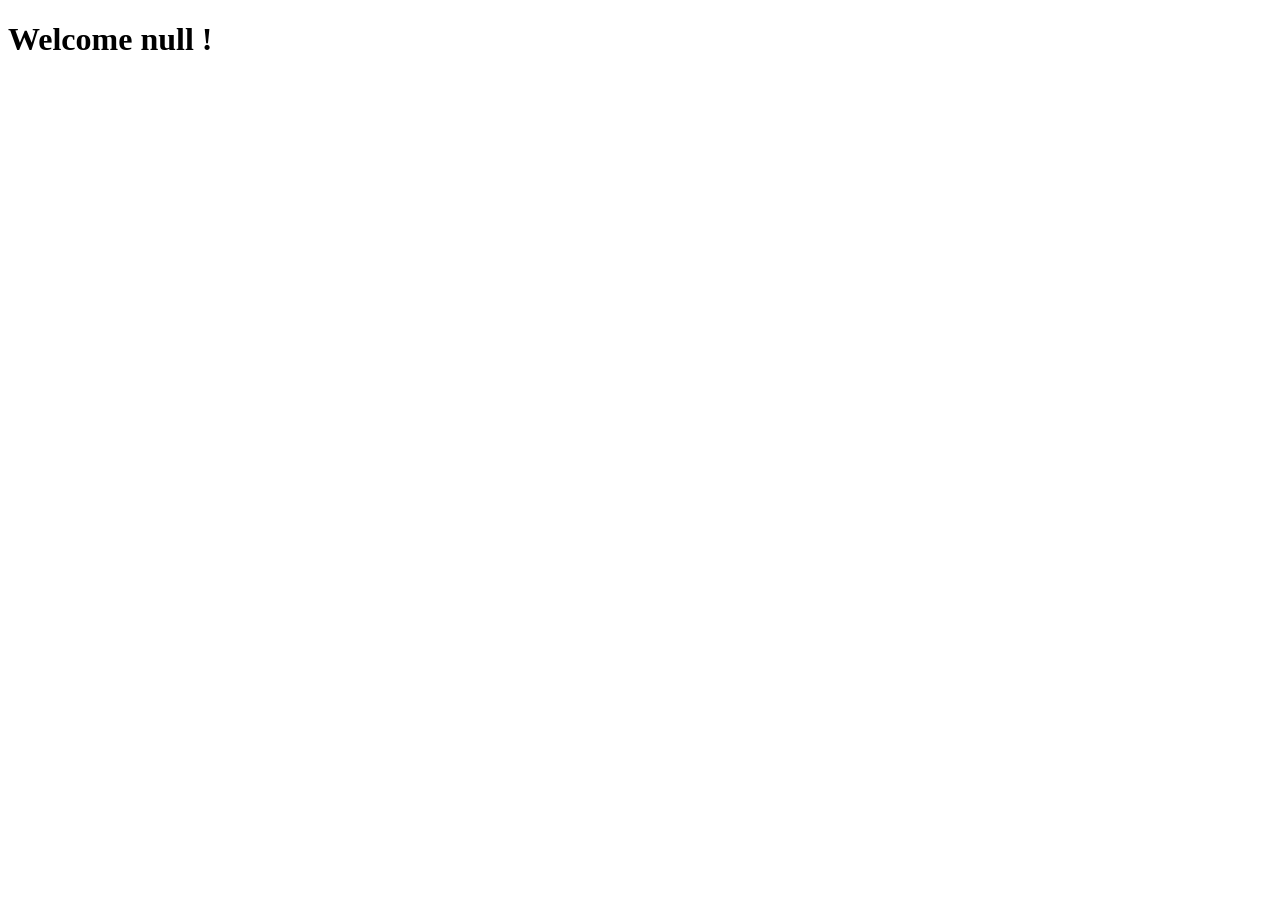
==== page2.html @ df52f645 "Add files via upload" ====
<!DOCTYPE html>
<html lang="en">
<head>
    <meta charset="UTF-8">
    <meta name="viewport" content="width=device-width, initial-scale=1.0">
    <title>Document</title>
</head>
<body>
    <h1 id="heading1"></h1>


    <script src="page2.js"></script>
</body>
</html>
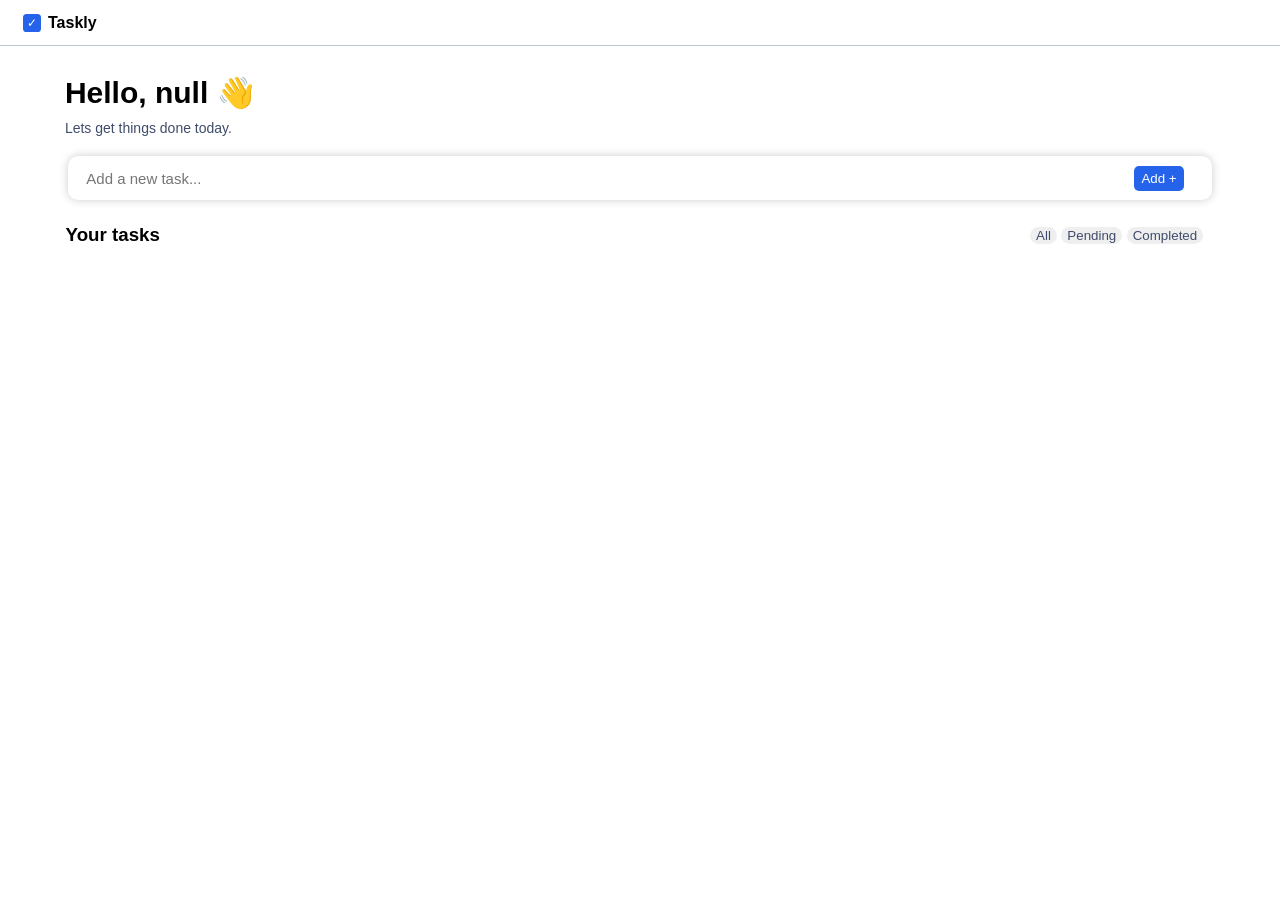
==== commit d7f10770: "Add files via upload" ====
--- a/page2.html
+++ b/page2.html
@@ -1,14 +1,56 @@
 <!DOCTYPE html>
 <html lang="en">
-<head>
-    <meta charset="UTF-8">
+<head> 
+    <meta charset="UTF-8">  
     <meta name="viewport" content="width=device-width, initial-scale=1.0">
-    <title>Document</title>
-</head>
+    <title>Taskly To-Do List</title>
+    <link rel="stylesheet" href="page2.css">
+    <link href="https://fonts.googleapis.com/icon?family=Material+Icons" rel="stylesheet">
+
+</head> 
 <body>
-    <h1 id="heading1"></h1>
+    <div id="navbar">
+            <div id="logo">
+            ✓
+            </div>
+ 
+            <h1 id="Taskly">Taskly</h1>
+    </div>
+  
+    <h2 id="welcome" class="allEl"></h2>
 
+    <p class="allEl" id="line1">Lets get things done today.</p>
 
+    <div id="addTasks">
+        <input type="text" placeholder="Add a new task..." class="allEl" id="addTaskBar">
+        <button id="addTaskBtn">
+            Add +
+        </button>
+    </div>
+    
+    <div id="yourTaskDiv">   
+        <h3 class="allEl">Your tasks</h3>
+        
+        <div id="filterBtnDiv">
+            <button class="taskFilterBtn" id="allBtn">All</button>
+            <button class="taskFilterBtn">Pending</button> 
+            <button class="taskFilterBtn">Completed</button>
+        </div>  
+         
+    </div> 
+    <div id="tasksDiv">   
+        <!-- <div id="task">
+            <label for="Workout" id="taskLabel">
+                <input type="checkbox" value="Workout" name=task id="taskCheckbox">
+                     Workout
+            </label>
+            <button id="deleteBtn">
+                <i class="material-icons" style="font: size 15px;color:red">delete</i>
+            </button>
+            
+        </div> -->
+    </div>
+    
     <script src="page2.js"></script>
 </body>
 </html>
--- a/page2.css
+++ b/page2.css
@@ -0,0 +1,182 @@
+* {
+    font-family: 'Poppins', sans-serif;
+}
+
+/* body{
+    display: flex; 
+    justify-content: center;
+}  */
+
+/* #page2{
+    background-color: pink;
+    height: 100vh;
+    width: 400px;
+    position: absolute;
+    top: 0%; 
+} */
+
+.allEl{
+    margin-left: 4.5%;
+    /* position: absolute;
+    left: 15px;*/
+} 
+
+#navbar{
+    height: 45px;
+    background-color: white;
+    border-bottom: 1px solid rgb(185, 197, 207);
+    position: fixed;
+    top: 0%;
+    left: 0%;
+    width: 100vw;
+    display: flex;
+    align-items: center;
+}
+
+#logo{
+    background-color: #2563EB;
+    display: flex;
+    color: white;
+    height: 18px;
+    width: 18px;
+    justify-content: center;
+    align-items: center;
+    font-size: 12px;
+    border-radius: 20%;
+    position: absolute;
+    left: 23px;
+}
+
+#Taskly{
+    font-size: 16px;
+    margin: 0%;
+    width: auto;
+    position: absolute;
+    left: 48px;
+}
+
+#welcome{
+    margin-top: 75px;
+    font-size: 30px;
+    margin-bottom: 0%;
+    padding: 0%;
+    /* margin-left: 14px; */
+}
+ 
+#line1{
+    margin-top: 10px;
+    font-size: 14px;
+    font-weight: 400;
+    color: #3f4c6a;
+}
+
+#addTasks{
+    display: flex;
+    justify-content: center;
+    align-items: center;
+    margin-top: 20px;
+}
+
+#addTaskBar{
+    height: 18px;
+    width: 88%;
+    font-size: 15px;
+    margin: 0%;
+    padding: 13px;
+    padding-left: 18px;
+    border-radius: 10px;
+    border-width: 0px;
+    box-shadow: 0 0 10px rgba(0,0,0,0.2);
+} 
+
+#addTaskBtn{
+    position: absolute;
+    right: 7.5%;
+    border-radius: 5px;
+    border-width: 0px;
+    background-color: #2563EB;
+    color: white;
+    height: 25px;
+    width: 50px;
+    display: flex;
+    justify-content: center;
+    align-items: center;
+    cursor: pointer;
+}
+
+#addTaskBtn:active{
+    background-color: #224899;
+    transform: scale(0.99);
+}
+
+#yourTaskDiv{
+    height: 40px;
+    width: 100vw;
+    display: flex; 
+    align-items: center;
+    margin-top: 15px;
+    /* margin-left: 0%;
+    margin-right: 0%; */
+}
+
+#filterBtnDiv{
+    position: absolute;
+    right: 6%;
+}
+
+.taskFilterBtn{
+    border-radius: 10px;
+    border-width: 0px;
+    color: #3f4c6a;
+    cursor: pointer;
+}
+
+#tasksDiv{
+    display: flex;
+    flex-direction: column;
+    align-items: center;
+    gap: 1px;
+}
+
+#task{
+    background-color: white;
+    height: 18px;
+    width: 88%;
+    margin: 10px;
+    padding: 13px;
+    border-radius: 10px;
+    border-width: 0px;
+    box-shadow: 0 0 10px rgba(0,0,0,0.2);
+    display: flex;
+    align-items: center;
+} 
+
+#taskCheckbox{
+    display: flex;
+    align-items: center;
+    position: relative;
+    /* right: 10px; */
+    cursor: pointer;
+}
+ 
+#taskLabel{
+    display: flex;
+    align-items: center;
+    font-size: 16px;
+    font-weight: 500;
+    position: relative;
+    left: 5px;
+}
+
+#deleteBtn{  
+    display: flex;
+    align-items: center;
+    position: absolute;
+    right: 7.5%;
+    padding: 5px;
+    border-radius: 10px;
+    border-width: 0px;
+    background-color: white;
+    cursor: pointer;
+}
+
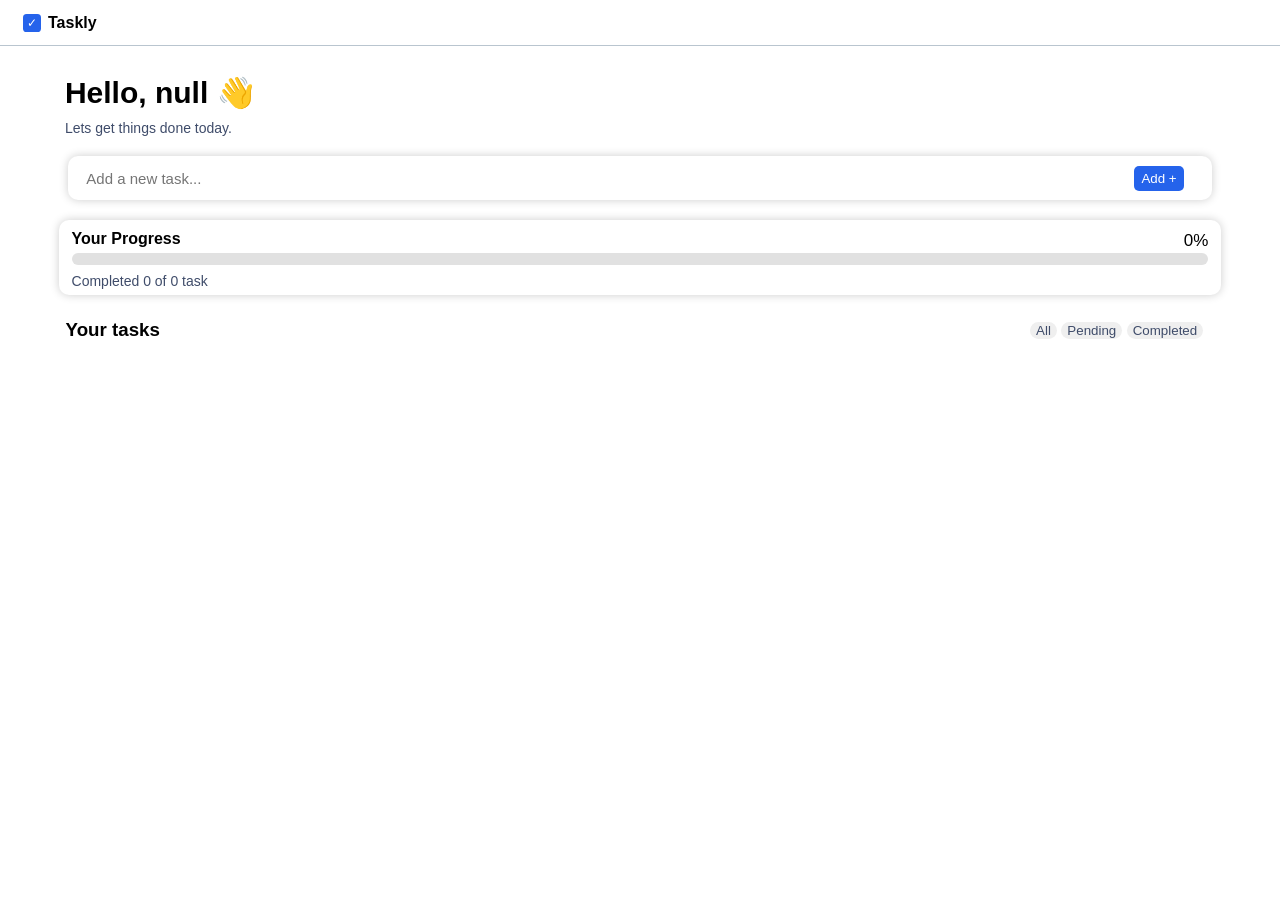
==== commit e6684f47: "Add files via upload" ====
--- a/page2.html
+++ b/page2.html
@@ -1,16 +1,16 @@
 <!DOCTYPE html>
 <html lang="en">
 <head> 
-    <meta charset="UTF-8">  
-    <meta name="viewport" content="width=device-width, initial-scale=1.0">
+    <meta charset="UTF-8">    
+    <meta name="viewport" content="width=device-width,  initial-scale=1.0">
     <title>Taskly To-Do List</title>
     <link rel="stylesheet" href="page2.css">
     <link href="https://fonts.googleapis.com/icon?family=Material+Icons" rel="stylesheet">
-
-</head> 
-<body>
+  
+</head>  
+<body> 
     <div id="navbar">
-            <div id="logo">
+            <div id="logo">  
             ✓
             </div>
  
@@ -26,7 +26,26 @@
         <button id="addTaskBtn">
             Add +
         </button>
-    </div>
+    </div> 
+    
+    <div id="progressStatusParentDiv">
+        <div id="progressStatusChildDiv">
+            <div id="persentageDiv">
+                <h3 id="yourProgress">Your Progress</h3>
+                <p id="persentage"></p>
+            </div> 
+           
+            <div id="progressDivBgDiv">
+                <div id="progressDiv">
+                    <div id="progressLine">
+
+                    </div>
+                </div>
+            </div>
+            
+            <p id="completedTaskLine"></p>
+        </div>
+    </div> 
     
     <div id="yourTaskDiv">   
         <h3 class="allEl">Your tasks</h3>
@@ -37,7 +56,7 @@
             <button class="taskFilterBtn">Completed</button>
         </div>  
          
-    </div> 
+    </div>  
     <div id="tasksDiv">   
         <!-- <div id="task">
             <label for="Workout" id="taskLabel">
@@ -48,7 +67,7 @@
                 <i class="material-icons" style="font: size 15px;color:red">delete</i>
             </button>
             
-        </div> -->
+        </div> --> 
     </div>
     
     <script src="page2.js"></script>
--- a/page2.css
+++ b/page2.css
@@ -1,25 +1,12 @@
 * {
     font-family: 'Poppins', sans-serif;
 }
-
-/* body{
-    display: flex; 
-    justify-content: center;
-}  */
-
-/* #page2{
-    background-color: pink;
-    height: 100vh;
-    width: 400px;
-    position: absolute;
-    top: 0%; 
-} */
 
 .allEl{
     margin-left: 4.5%;
     /* position: absolute;
     left: 15px;*/
-} 
+}  
 
 #navbar{
     height: 45px;
@@ -60,7 +47,6 @@
     font-size: 30px;
     margin-bottom: 0%;
     padding: 0%;
-    /* margin-left: 14px; */
 }
  
 #line1{
@@ -109,6 +95,81 @@
     transform: scale(0.99);
 }
 
+#progressStatusParentDiv{
+    display: flex;
+    justify-content: center;
+    align-items: center;
+    margin-top: 20px;
+}
+
+#progressStatusChildDiv{
+    background-color: white;
+    height: 75px;
+    width: 92%;
+    margin: 0%;
+    border-radius: 10px;
+    border-width: 0px;
+    box-shadow: 0 0 10px rgba(0,0,0,0.2);
+}
+
+#persentageDiv{
+    margin: 0%;
+    height: 17px;
+    padding-right: 13px;
+    padding-left: 13px;
+}
+ 
+#yourProgress{
+    font-size: 16px;
+    margin: 0%;
+    position: relative;
+    top: 10px;
+}
+
+#persentage{
+    font-size: 17px;
+    margin: 0%;
+    text-align: right;
+    font-weight: 500;
+    position: relative;
+    bottom: 7px;;
+}
+
+#progressDivBgDiv{
+    display: flex;
+    justify-content: center;
+    padding-left: 13px;
+    padding-right: 13px;
+}
+
+#progressDiv{
+    height: 12px;
+    margin: 0%;
+    width: 100%;
+    position: relative;
+    top: 16px;
+    border-radius: 6px;
+    background-color: #e1e1e1;
+}
+
+#progressLine{
+    height: 12px;
+    /* width: 0%; */
+    background-color: #2563EB;
+    margin: 0%;
+    border-radius: 6px;
+}
+
+#completedTaskLine{
+    font-size: 14px;
+    font-weight: 500;
+    color: #3f4c6a;
+    padding-left: 13px;
+    position: relative;
+    top: 10px;
+   
+}
+
 #yourTaskDiv{
     height: 40px;
     width: 100vw;
@@ -155,7 +216,6 @@
     display: flex;
     align-items: center;
     position: relative;
-    /* right: 10px; */
     cursor: pointer;
 }
  
@@ -166,8 +226,8 @@
     font-weight: 500;
     position: relative;
     left: 5px;
-}
-
+} 
+ 
 #deleteBtn{  
     display: flex;
     align-items: center;
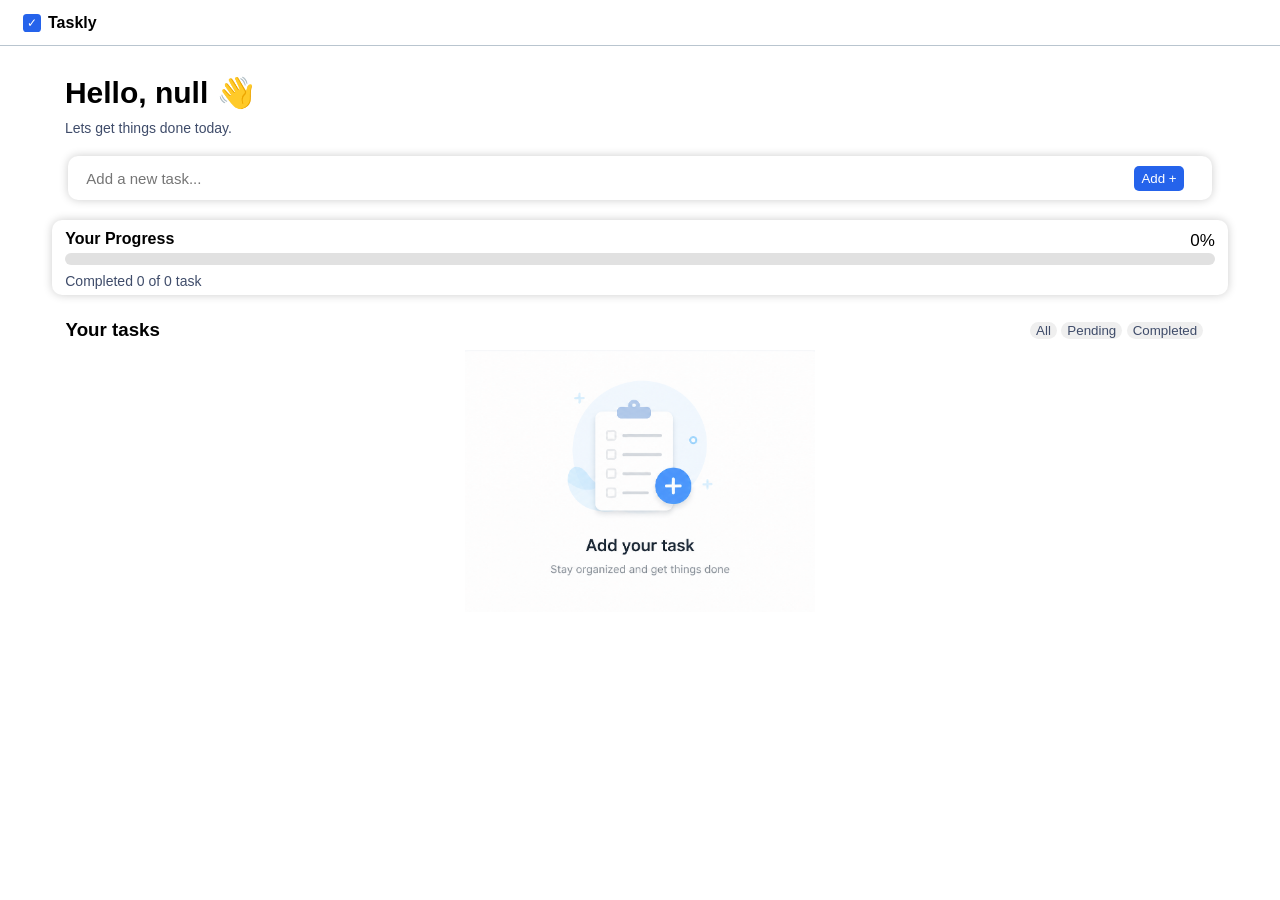
==== commit 2ac14a66: "Add files via upload" ====
--- a/page2.html
+++ b/page2.html
@@ -1,12 +1,17 @@
+<!-- page2.html -->
 <!DOCTYPE html>
-<html lang="en">
-<head> 
-    <meta charset="UTF-8">    
-    <meta name="viewport" content="width=device-width,  initial-scale=1.0">
+<html lang="en"> 
+<head>
+    <meta charset="UTF-8">
+    <meta name="viewport" content="width=device-width, initial-scale=1.0">
     <title>Taskly To-Do List</title>
+
     <link rel="stylesheet" href="page2.css">
+    <link rel="manifest" href="manifest.json">
+    <meta name="theme-color" content="#4f46e5">
+    <link rel="icon" href="icon-192.png">
+
     <link href="https://fonts.googleapis.com/icon?family=Material+Icons" rel="stylesheet">
-  
 </head>  
 <body> 
     <div id="navbar">
@@ -55,7 +60,7 @@
             <button class="taskFilterBtn">Pending</button> 
             <button class="taskFilterBtn">Completed</button>
         </div>  
-         
+           
     </div>  
     <div id="tasksDiv">   
         <!-- <div id="task">
--- a/page2.css
+++ b/page2.css
@@ -1,3 +1,4 @@
+/* page2.css */
 * {
     font-family: 'Poppins', sans-serif;
 }
@@ -74,7 +75,7 @@
     border-width: 0px;
     box-shadow: 0 0 10px rgba(0,0,0,0.2);
 } 
-
+ 
 #addTaskBtn{
     position: absolute;
     right: 7.5%;
@@ -89,7 +90,7 @@
     align-items: center;
     cursor: pointer;
 }
-
+ 
 #addTaskBtn:active{
     background-color: #224899;
     transform: scale(0.99);
@@ -105,7 +106,7 @@
 #progressStatusChildDiv{
     background-color: white;
     height: 75px;
-    width: 92%;
+    width: 93%;
     margin: 0%;
     border-radius: 10px;
     border-width: 0px;
@@ -154,10 +155,11 @@
 
 #progressLine{
     height: 12px;
-    /* width: 0%; */
+    width: 0%;
     background-color: #2563EB;
     margin: 0%;
     border-radius: 6px;
+    transition: width 1s ease;
 }
 
 #completedTaskLine{
@@ -240,3 +242,8 @@
     cursor: pointer;
 }
 
+#taskImage{
+    width: 350px;
+
+}
+
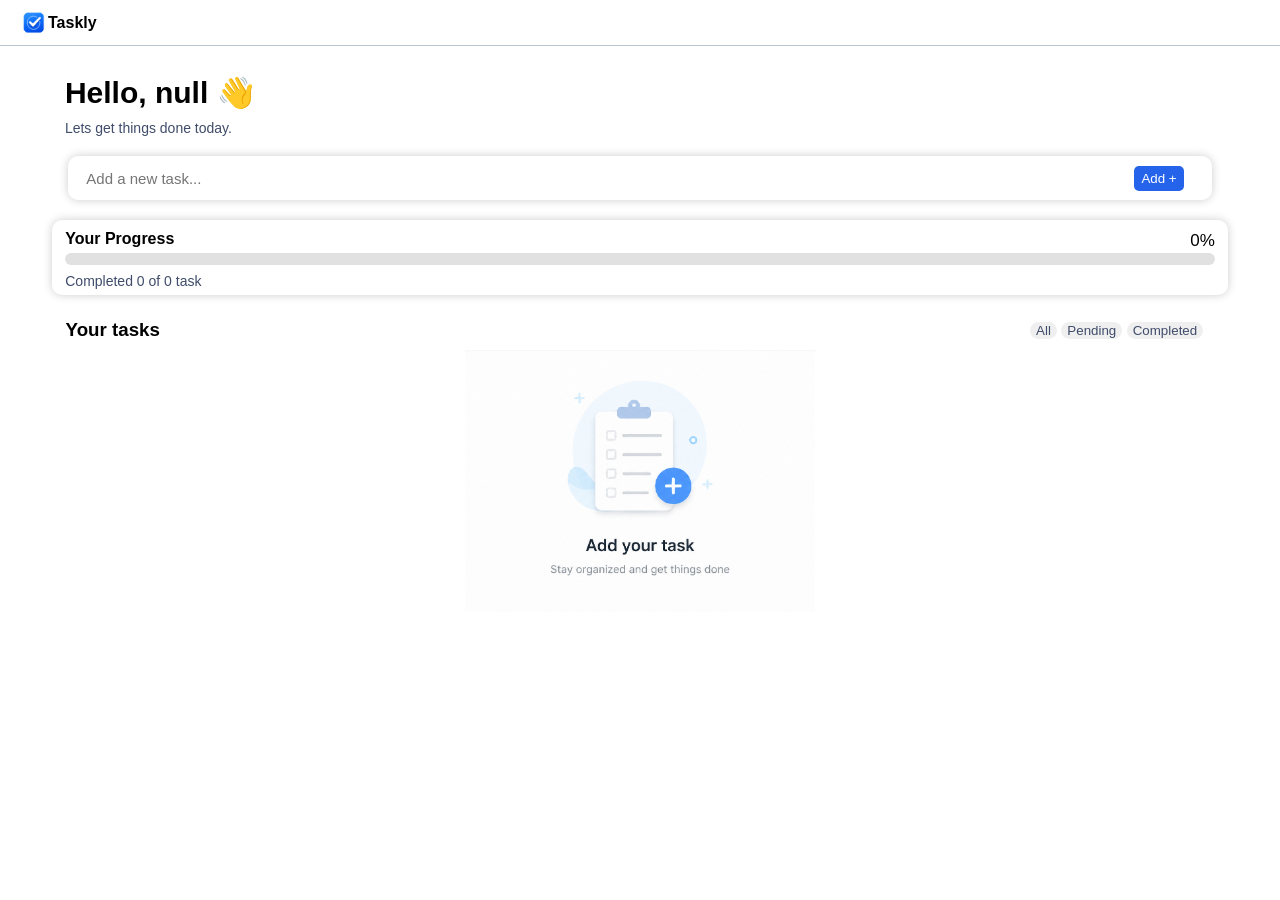
==== commit 858802a2: "Add files via upload" ====
--- a/page2.html
+++ b/page2.html
@@ -1,6 +1,6 @@
 <!-- page2.html -->
 <!DOCTYPE html>
-<html lang="en"> 
+<html lang="en">  
 <head>
     <meta charset="UTF-8">
     <meta name="viewport" content="width=device-width, initial-scale=1.0">
@@ -15,9 +15,7 @@
 </head>  
 <body> 
     <div id="navbar">
-            <div id="logo">  
-            ✓
-            </div>
+            <img src="logo.png" alt="" id="logo">
  
             <h1 id="Taskly">Taskly</h1>
     </div>
--- a/page2.css
+++ b/page2.css
@@ -22,17 +22,8 @@
 }
 
 #logo{
-    background-color: #2563EB;
-    display: flex;
-    color: white;
-    height: 18px;
-    width: 18px;
-    justify-content: center;
-    align-items: center;
-    font-size: 12px;
-    border-radius: 20%;
-    position: absolute;
-    left: 23px;
+    width: 23px;
+    margin-left: 22px;
 }
 
 #Taskly{
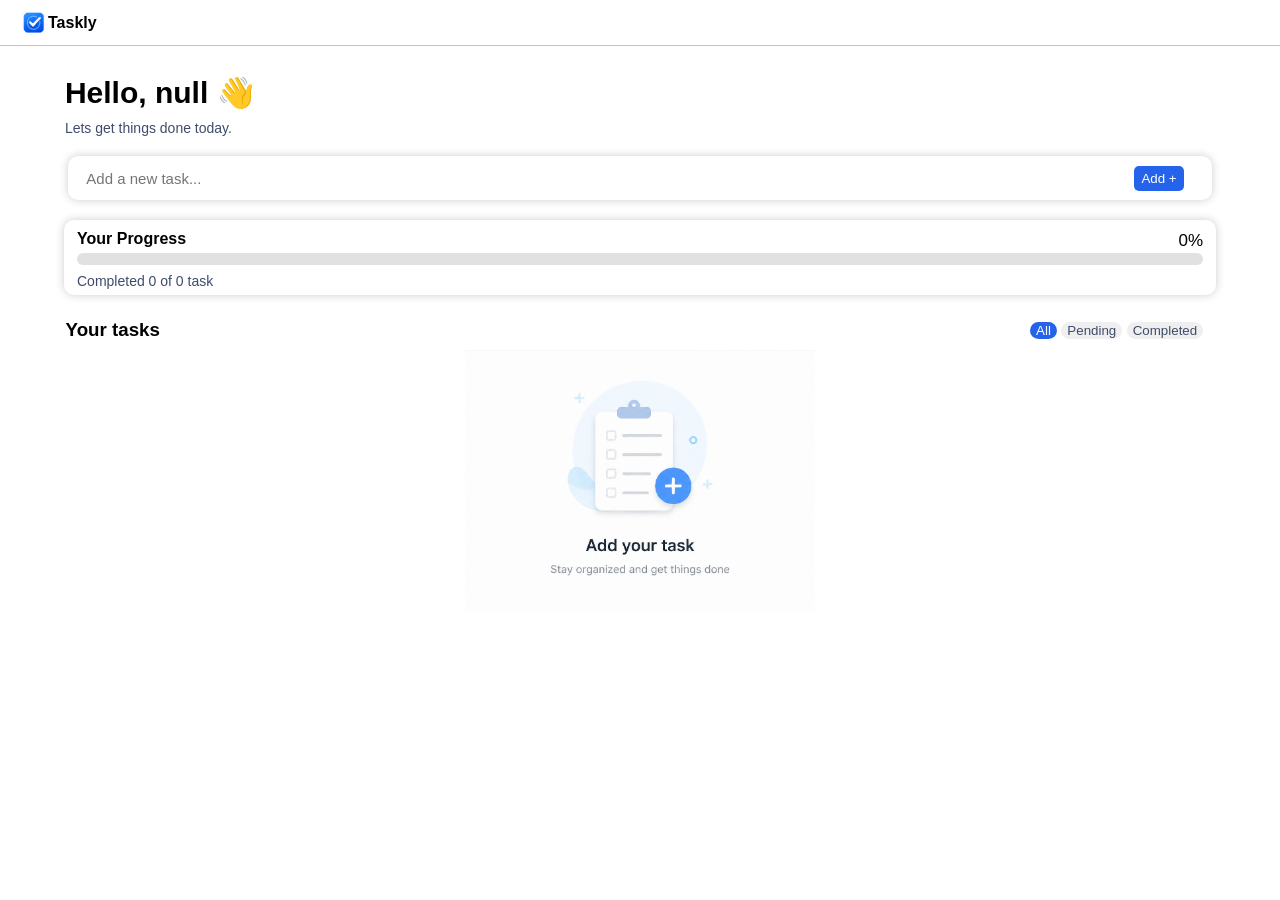
==== commit d1303cb5: "Add files via upload" ====
--- a/page2.html
+++ b/page2.html
@@ -1,7 +1,7 @@
 <!-- page2.html -->
 <!DOCTYPE html>
 <html lang="en">  
-<head>
+<head> 
     <meta charset="UTF-8">
     <meta name="viewport" content="width=device-width, initial-scale=1.0">
     <title>Taskly To-Do List</title>
@@ -23,7 +23,7 @@
     <h2 id="welcome" class="allEl"></h2>
 
     <p class="allEl" id="line1">Lets get things done today.</p>
-
+ 
     <div id="addTasks">
         <input type="text" placeholder="Add a new task..." class="allEl" id="addTaskBar">
         <button id="addTaskBtn">
@@ -54,9 +54,9 @@
         <h3 class="allEl">Your tasks</h3>
         
         <div id="filterBtnDiv">
-            <button class="taskFilterBtn" id="allBtn">All</button>
-            <button class="taskFilterBtn">Pending</button> 
-            <button class="taskFilterBtn">Completed</button>
+            <button class="taskFilterBtn" id="All">All</button>
+            <button class="taskFilterBtn" id="Pending">Pending</button> 
+            <button class="taskFilterBtn" id="Completed">Completed</button>
         </div>  
            
     </div>  
--- a/page2.css
+++ b/page2.css
@@ -16,14 +16,16 @@
     position: fixed;
     top: 0%;
     left: 0%;
+    z-index: 1;
     width: 100vw;
     display: flex;
     align-items: center;
-}
+} 
 
 #logo{
     width: 23px;
     margin-left: 22px;
+    z-index: 2;
 }
 
 #Taskly{
@@ -32,6 +34,7 @@
     width: auto;
     position: absolute;
     left: 48px;
+    z-index: 2;
 }
 
 #welcome{
@@ -97,7 +100,7 @@
 #progressStatusChildDiv{
     background-color: white;
     height: 75px;
-    width: 93%;
+    width: 90vw;
     margin: 0%;
     border-radius: 10px;
     border-width: 0px;
@@ -185,6 +188,15 @@
     cursor: pointer;
 }
 
+.taskFilterBtn.active{
+    background-color:#2563EB;
+    color: white;
+    /* border: solid;
+    border-color: black;
+    border-width: 1px; */
+    
+}
+
 #tasksDiv{
     display: flex;
     flex-direction: column;
@@ -220,13 +232,29 @@
     position: relative;
     left: 5px;
 } 
- 
+
+#btnDiv{
+    background-color: pink;
+    z-index: 1;
+}
+
+/* #btnDiv{
+    width: min-content;
+    height: 20px;
+    z-index: 5;
+} */
+
+/* #editBtn{
+    position: absolute;
+    right: 13%;
+}
+  */
 #deleteBtn{  
     display: flex;
     align-items: center;
     position: absolute;
     right: 7.5%;
-    padding: 5px;
+    padding: 0px;
     border-radius: 10px;
     border-width: 0px;
     background-color: white;
